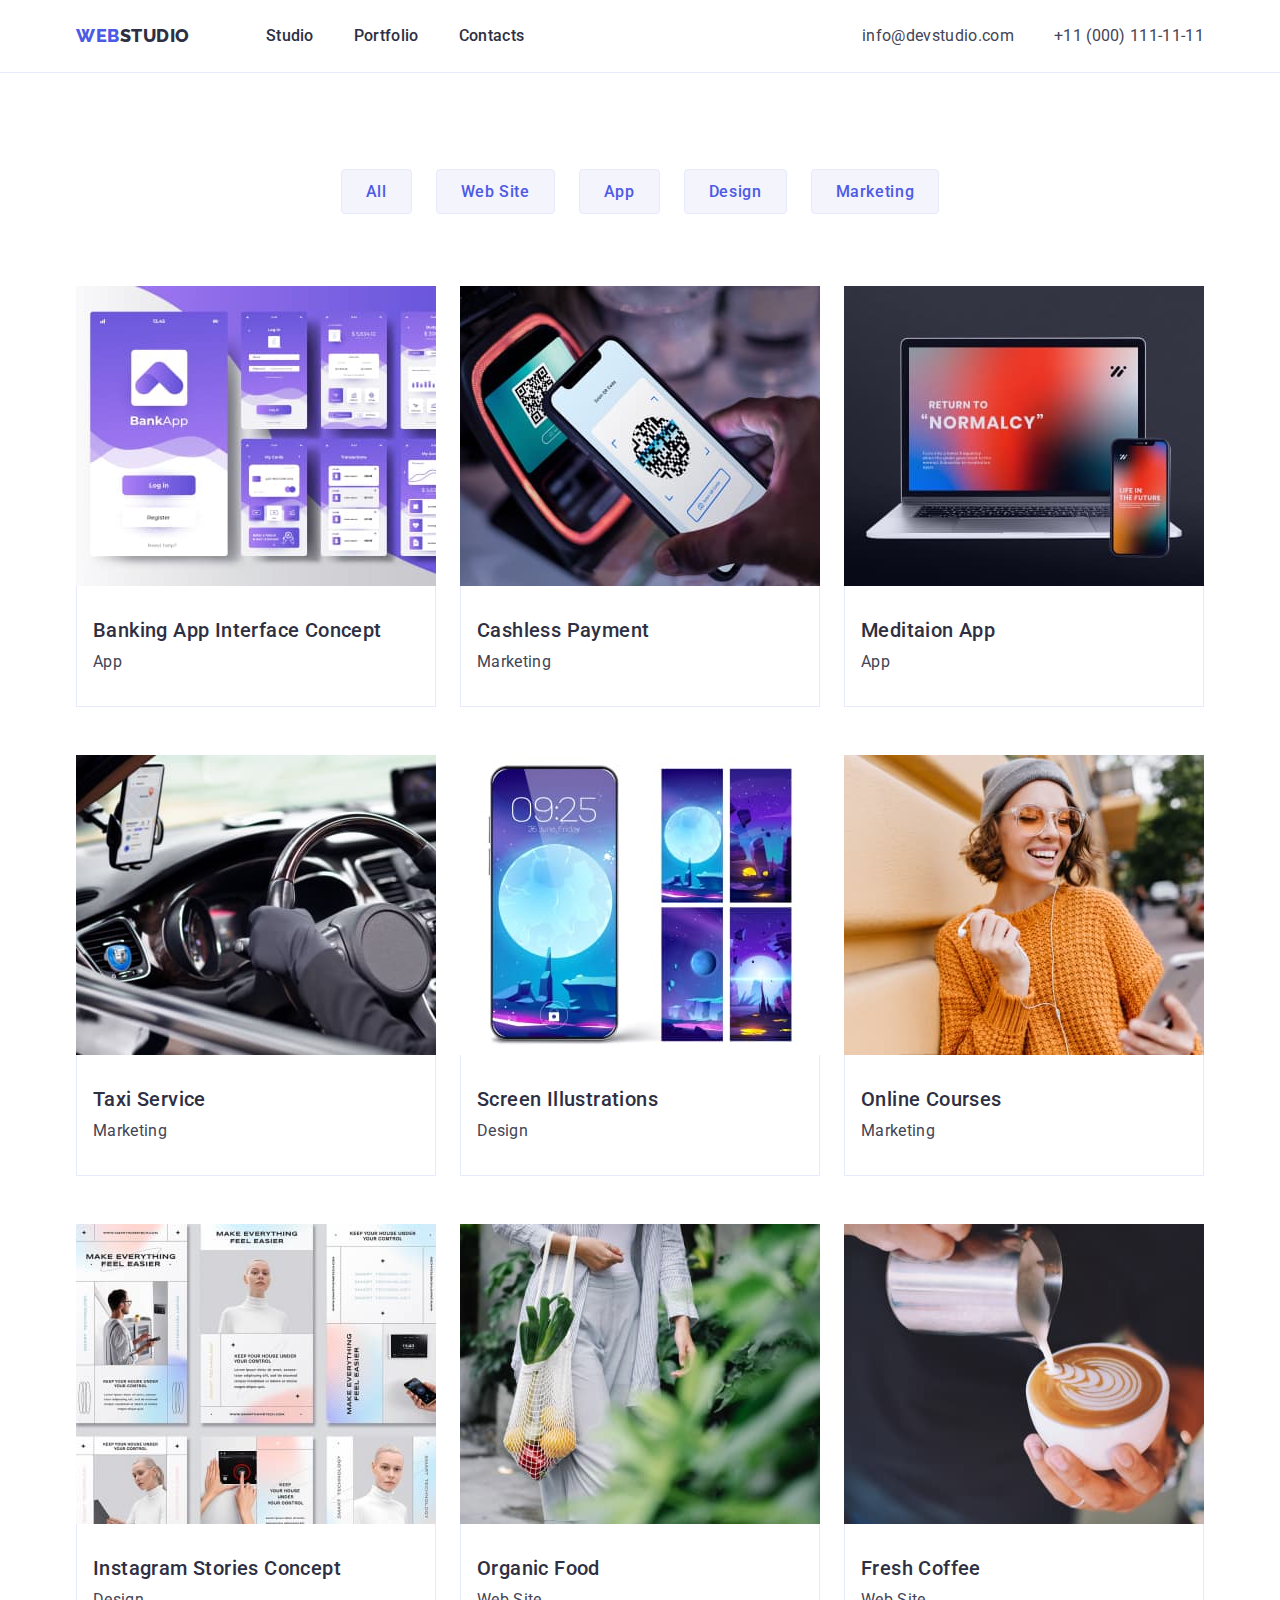
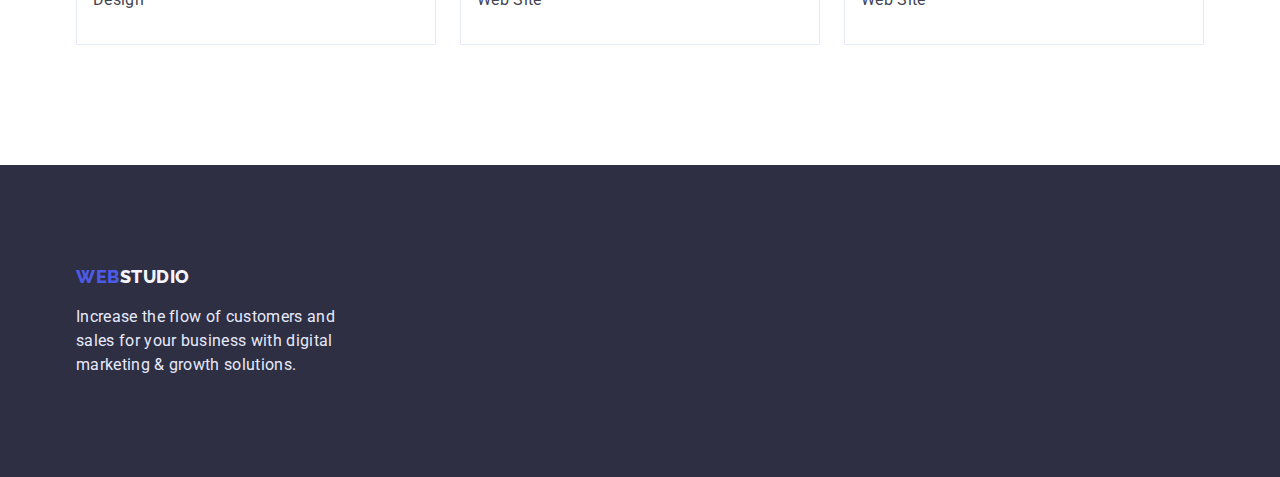
==== portfolio.html @ 3267ff36 "Initial commit" ====
<!DOCTYPE html>
<html lang="en">
  <head>
    <meta charset="UTF-8">
    <meta http-equiv="X-UA-Compatible" content="IE=edge">
    <meta name="viewport" content="width=device-width, initial-scale=1.0">
    <title>Portfolio</title>
    <link rel="preconnect" href="https://fonts.googleapis.com">
    <link rel="preconnect" href="https://fonts.gstatic.com" crossorigin>
    <link href="https://fonts.googleapis.com/css2?family=Raleway:wght@800&family=Roboto:wght@400;500;700;900&display=swap" rel="stylesheet">
    <link
      rel="stylesheet"
      href="https://cdnjs.cloudflare.com/ajax/libs/modern-normalize/1.1.0/modern-normalize.min.css">
    <link rel="stylesheet" href="./css/styles.css">
  </head>
  <body>
    <header>
      <div class="container header">
        <a class="link logo" href="index.html"><span class="partlogo">Web</span>Studio</a>
        <nav>
          <ul class="list nav">
            <li class="item"><a class="link site-nav" href="./index.html">Studio</a></li>
            <li class="item"><a class="link site-nav" href="./portfolio.html">Portfolio</a></li>
            <li class="item"><a class="link site-nav" href="#">Contacts</a></li>
          </ul>
        </nav>
        <ul class="list contacts">
          <li class="item">
            <a class="link contact" href="mailto:info@devstudio.com">info@devstudio.com</a>
          </li>
          <li class="item">
            <a class="link contact" href="tel:+110001111111">+11 (000) 111-11-11</a>
          </li>
        </ul>
      </div>
    </header>
    <main>
      <section class=" section portfolio">
        <div class="container">
          <h1 class="first-title visually-hidden">Examples of webstudio work</h1>
          <ul class="list selection">
            <li class="item"><button class="link button" type="button">All</button></li>
            <li class="item"><button class="link button" type="button">Web Site</button></li>
            <li class="item"><button class="link button" type="button">App</button></li>
            <li class="item"><button class="link button" type="button">Design</button></li>
            <li class="item"><button class="link button" type="button">Marketing</button></li>
          </ul>
          <ul class="list examples">
            <li class="item">
              <a class="link" href="#"
                ><img src="./images/bankingapp.jpg" alt="Banking application interface" width="360"></a>
              <div class="example">
                <h2 class="second-title">Banking App Interface Concept</h2>
                <p class="text">App</p>
              </div>
            </li>
            <li class="item">
              <a class="link" href="#"
                ><img src="./images/cashlesspayment.jpg" alt="Terminal usage" width="360"></a>
              <div class="example">
                <h2 class="second-title">Cashless Payment</h2>
                <p class="text">Marketing</p>
              </div>
            </li>
            <li class="item">
              <a class="link" href="#"
                ><img
                  src="./images/phoneanddesctop.jpg"
                  alt="Website responsiveness across devices"
                  width="360"></a>
              <div class="example">
                <h2 class="second-title">Meditaion App</h2>
                <p class="text">App</p>
              </div>
            </li>
            <li class="item">
              <a class="link" href="#"
                ><img src="./images/taxi.jpg" alt="Taxi driver rides" width="360"></a>
              <div class="example">
                <h2 class="second-title">Taxi Service</h2>
                <p class="text">Marketing</p>
              </div>
            </li>
            <li class="item">
              <a class="link" href="#"
                ><img src="./images/screenschot.jpg" alt="Phone screenshots" width="360"></a>
              <div class="example">
                <h2 class="second-title">Screen Illustrations</h2>
                <p class="text">Design</p>
              </div>
            </li>
            <li class="item">
              <a class="link" href="#"
                ><img
                  src="./images/womanwithphone.jpg"
                  alt="The girl is using the phone"
                  width="360"></a>
              <div class="example">
                <h2 class="second-title">Online Courses</h2>
                <p class="text">Marketing</p>
              </div>
            </li>
            <li class="item">
              <a class="link" href="#"
                ><img src="./images/instagtamconcept.jpg" alt="Using Instagram concept" width="360"></a>
              <div class="example">
                <h2 class="second-title">Instagram Stories Concept</h2>
                <p class="text">Design</p>
              </div>
            </li>
            <li class="item">
              <a class="link" href="#"
                ><img src="./images/vegetables.jpg" alt="Vegetables in a string bag" width="360"></a>
              <div class="example">
                <h2 class="second-title">Organic Food</h2>
                <p class="text">Web Site</p>
              </div>
            </li>
            <li class="item">
              <a class="link" href="#"
                ><img src="./images/coffee.jpg" alt="Preparing coffee" width="360"></a>
              <div class="example">
                <h2 class="second-title">Fresh Coffee</h2>
                <p class="text">Web Site</p>
              </div>
            </li>
          </ul>
        </div>
      </section>
    </main>
    <footer>
      <section class="section footer">
      <div class="container">
        <a class="link logo footpartlogo" href="index.html"
          ><span class="partlogo">Web</span>Studio</a
        >
        <p class="text foot-text">
          Increase the flow of customers and <br>
          sales for your business with digital <br>
          marketing & growth solutions.
        </p>
      </div>
      </section>
    </footer>
  </body>
</html>
---- css/styles.css ----
:root {
  --primary-text-color: #434455;
  --title-text-color: #2e2f42;
  --accent-color: #4d5ae5;
  --primary-white-color: #ffffff;
  --first-complementary-color: #f4f4fd;
  --second-complementary-color: #e7e9fc;
  --main-font-size: 16px;
}
body {
  background-color: var(--primary-white-color);
  color: var(--primary-text-color);
  font-family: Roboto, sans-serif;
}
/* Утилиты */
.section{
  padding-top: 120px;
  padding-bottom: 120px;
}
img {
  display: block;
}

.list {
  padding: 0;
  margin: 0;
  list-style: none;
}
.container {
  width: 1158px;
  padding-right: 15px;
  padding-left: 15px;
  margin-left: auto;
  margin-right: auto;
}
.visually-hidden {
  position: absolute;
  width: 1px;
  height: 1px;
  margin: -1px;
  border: 0;
  padding: 0;
  white-space: nowrap;
  clip-path: inset(100%);
  clip: rect(0 0 0 0);
  overflow: hidden;
}
/* Логотип */
.logo {
  color: var(--title-text-color);
  font-family: Raleway, sans-serif;
  font-weight: 800;
  font-size: 18px;
  line-height: 1.3;
  letter-spacing: 0.03em;
  text-transform: uppercase;
}
.partlogo {
  color: var(--accent-color);
}
.footpartlogo {
  display: inline-block;
  margin-bottom: 16px;
  color: var(--first-complementary-color);
}
header{
    border-bottom: 1px solid var(--second-complementary-color);
}
.header {
  display: flex;
  align-items: center;
}
.link:hover,
.link:focus {
  color: var(--accent-color);
}
.link {
  text-decoration: none;
}
.first-title {
  margin-top: 0;
  margin-bottom: 48px;
  color: var(--primary-white-color);
  font-weight: 700;
  font-size: 56px;
  letter-spacing: 0.02em;
  line-height: 1.1;
}
.second-title,
.third-title {
  margin-top: 0;
  margin-bottom: 8px;
  color: var(--title-text-color);
  font-weight: 500;
  font-size: 20px;
  letter-spacing: 0.02em;
  line-height: 1.2;
}
.second-topic {
  margin-bottom: 72px;
  text-align: center;
  font-weight: 700;
  font-size: 36px;
}

.text {
  margin: 0;
  font-size: var(--main-font-size);
  letter-spacing: 0.02em;
  line-height: 1.5;
}
/* Навигация */
.site-nav {
  display: block;
  color: var(--title-text-color);
  font-weight: 500;
  font-size: var(--main-font-size);
  letter-spacing: 0.02em;
  line-height: 1.5;
  padding-top: 24px;
  padding-bottom: 24px;
}
.nav {
  display: flex;
  margin-left: 76px;
}
.nav .item:not(:last-child) {
  margin-right: 40px;
}
.contacts {
  display: flex;
  margin-left: auto;
}
.contacts .item:not(:last-child) {
  margin-right: 40px;
}
.contact {
  color: var(--primary-text-color);
  font-size: var(--main-font-size);
  letter-spacing: 0.02em;
  line-height: 1.5;
}
/* Герой */
.hero {
  background-color: var(--title-text-color);
  text-align: center;
  padding-top: 188px;
  padding-bottom: 188px;
}
/* Преимущества */
.section-advantages{
  padding-bottom: 0;
}
.advantages-list {
  display: flex;
  flex-wrap: wrap;
}

.advantages-list .item {
  flex-basis: calc((100% - 72px) / 4);
  margin-right: 24px;
}
.advantages-list .item:last-child {
  margin-right: 0;
}
/* Операции */
.operation {
  display: flex;
}
.operation .item {
  flex-basis: calc((100% - 48px) / 3);
  margin-right: 24px;
  border: 1px solid var(--second-complementary-color);
}
.operation .item:last-child {
  margin-right: 0;
}
/* Команда */
.team {
  background-color: var(--first-complementary-color);
}
.team-list {
  display: flex;
}
.team-list .item {
  background-color: #ffffff;
  flex-basis: calc((100% - 72px) / 4);
  margin-right: 24px;
  box-shadow: 0px 1px 6px rgba(46, 47, 66, 0.08), 0px 1px 1px rgba(46, 47, 66, 0.16),
    0px 2px 1px rgba(46, 47, 66, 0.08);
  border-radius: 0px 0px 4px 4px;
}
.team-list .item:last-child {
  margin-right: 0;
}
.member {
  padding-top: 16px;
  padding-bottom: 16px;
  text-align: center;
}
/* Кнопки */
.button {
  display: inline-block;
  color: var(--accent-color);
  background-color: var(--first-complementary-color);
  border: 1px solid var(--second-complementary-color);
  text-align: center;
  font-family: inherit;
  font-weight: 500;
  font-size: var(--main-font-size);
  line-height: 1.2;
  align-items: center;
  letter-spacing: 0.04em;
  cursor: pointer;
  border-radius: 4px;
  padding: 12px 24px;
}
.button:hover,
.button:focus {
  color: var(--primary-white-color);
  background-color: var(--accent-color);
  border-color: transparent;
}
.main-button {
  color: var(--primary-white-color);
  background-color: var(--accent-color);
  border: 1px solid transparent;
  padding: 16px 32px;
}
.main-button:hover,
.main-button:focus {
  color: var(--accent-color);
  background-color: var(--first-complementary-color);
}
/* Портфолио */
.portfolio {
  padding-top: 96px;
  padding-bottom: 120px;
}

.selection {
  display: flex;
  margin-bottom: 72px;
  justify-content: center;
}

.selection .item:not(:last-child) {
  margin-right: 24px;
}
.examples {
  display: flex;
  flex-wrap: wrap;
}
.examples .item {
  width: calc((100% - 48px) / 3);
  margin-right: 24px;
  margin-bottom: 48px;
}
.examples .item:nth-child(3n) {
  margin-right: 0;
}
.examples .item:nth-last-child(-n + 3) {
  margin-bottom: 0;
}
.example {
  padding-top: 32px;
  padding-bottom: 32px;
  padding-left: 16px;
  border-right: 1px solid var(--second-complementary-color);
  border-bottom: 1px solid var(--second-complementary-color);
  border-left: 1px solid var(--second-complementary-color);
}
/* Футер */
footer {
  background-color: var(--title-text-color);
}
.footer{
    padding-top: 100px;
    padding-bottom: 100px;
}
.foot {
  width: 264px;
  text-align: left;
}
.foot-text {
  color: var(--second-complementary-color);
  letter-spacing: 0.02em;
}
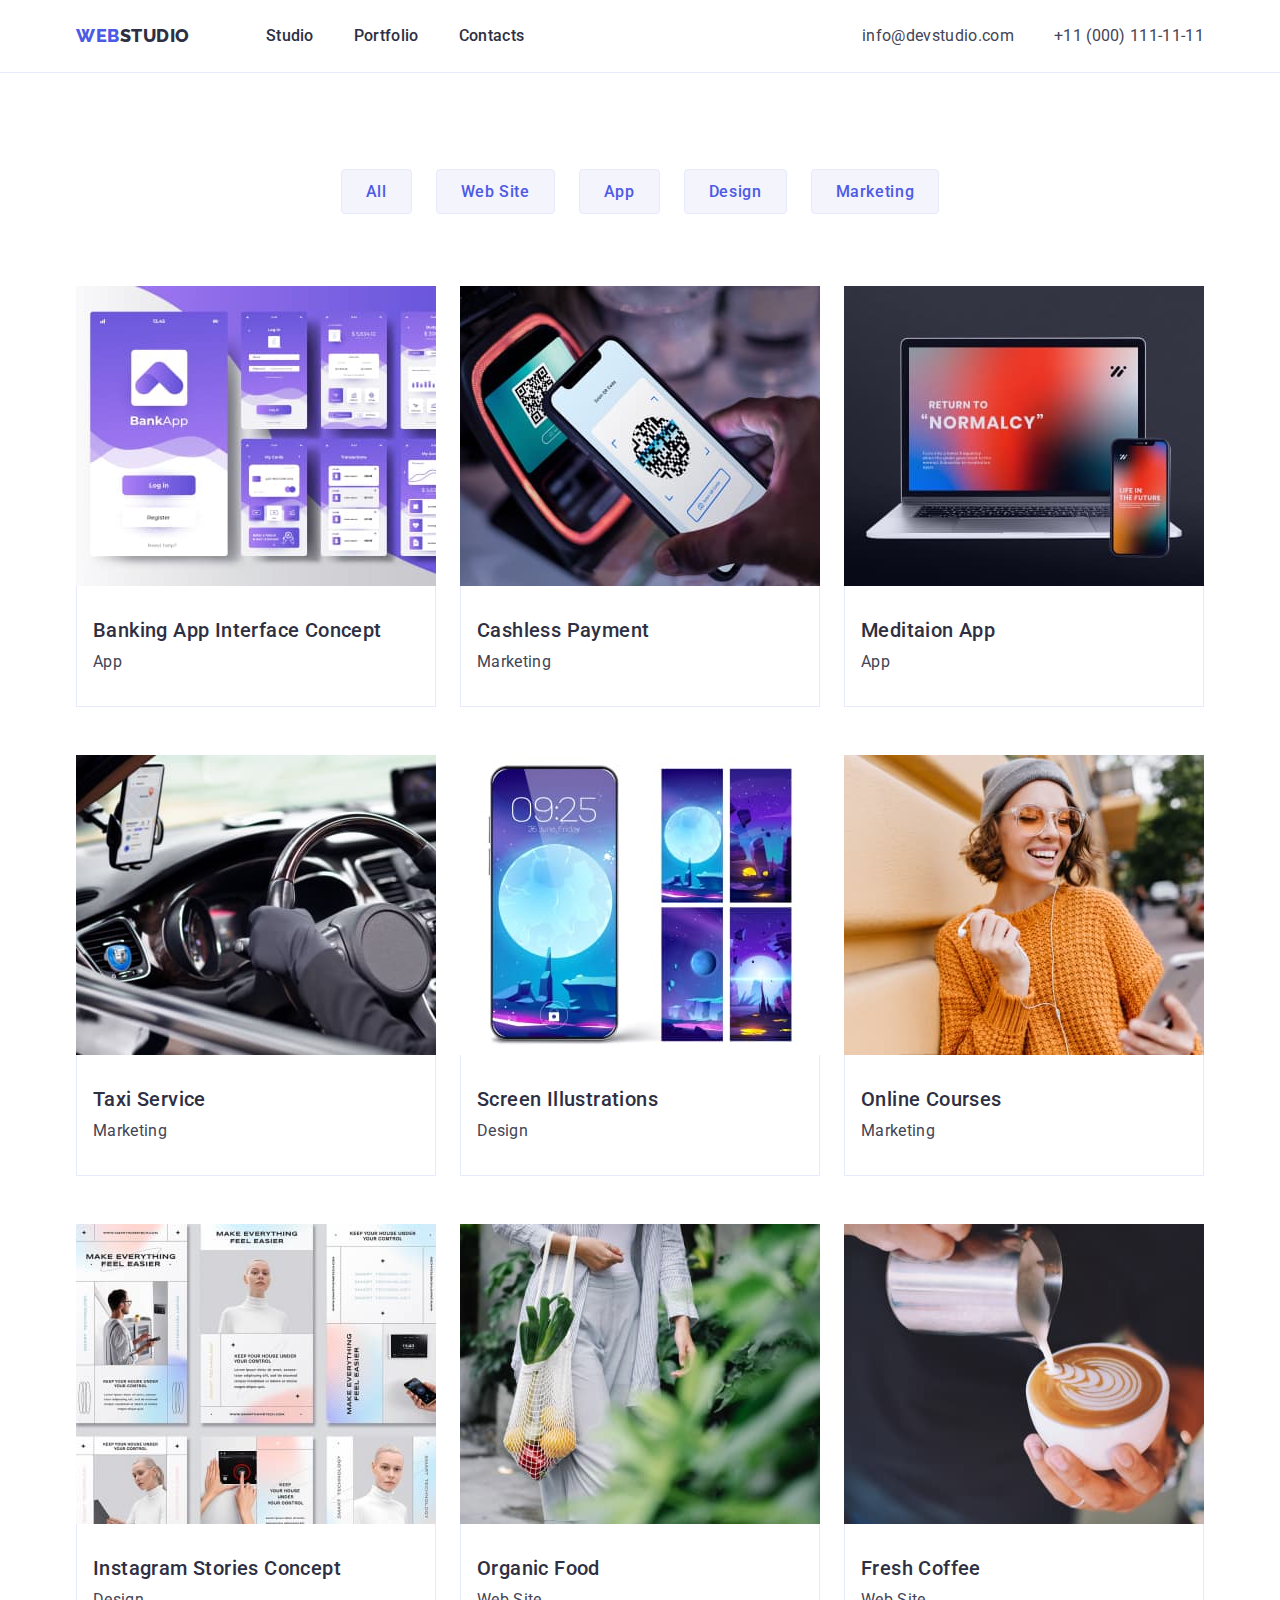
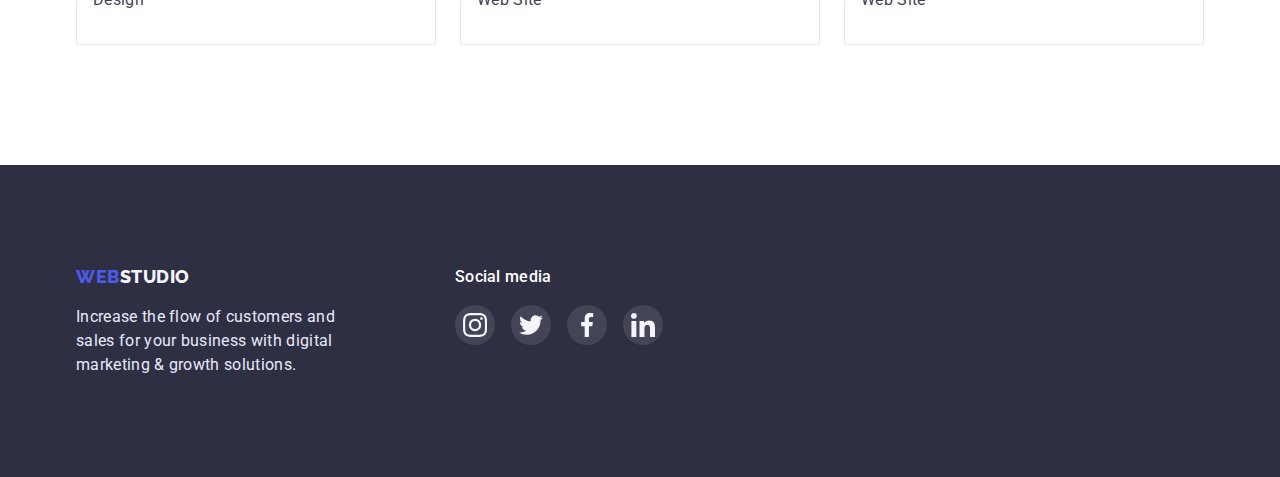
==== commit 1c796616: "Добавляет стили" ====
--- a/portfolio.html
+++ b/portfolio.html
@@ -130,16 +130,50 @@
     </main>
     <footer>
       <section class="section footer">
-      <div class="container">
-        <a class="link logo footpartlogo" href="index.html"
-          ><span class="partlogo">Web</span>Studio</a
-        >
-        <p class="text foot-text">
-          Increase the flow of customers and <br>
-          sales for your business with digital <br>
-          marketing & growth solutions.
-        </p>
-      </div>
+         <div class="container conclusion">
+          <div>
+            <a class="link logo footpartlogo" href="index.html"
+              ><span class="partlogo">Web</span>Studio</a>
+             <p class="text foot-text">
+            Increase the flow of customers and <br>
+            sales for your business with digital <br>
+            marketing & growth solutions.
+             </p>
+             </div>
+           <div class="footer-media">
+              <h3 class="footer-title">Social media</h3>
+              <ul class="footer-media-list">
+                  <li class="footer-media-item">
+                    <a href="" class="footer-media-link link">
+                    <svg width="24" height="24">
+                      <use href="./images/icons.svg#icon-instagram"></use>
+                    </svg>
+                    </a>
+                  </li>
+                  <li class="footer-media-item">
+                    <a href="" class="footer-media-link link">
+                    <svg class="icon" width="24" height="24">
+                      <use href="./images/icons.svg#icon-twitter"></use>
+                    </svg>
+                    </a>
+                  </li>
+                  <li class="footer-media-item">
+                    <a href="" class="footer-media-link link">
+                    <svg class="icon" width="24" height="24">
+                      <use href="./images/icons.svg#icon-facebook"></use>
+                    </svg>
+                    </a>
+                  </li>
+                  <li class="footer-media-item">
+                    <a href="" class="footer-media-link link">
+                    <svg class="icon" width="24" height="24">
+                      <use href="./images/icons.svg#icon-linkedin"></use>
+                    </svg>
+                    </a>
+                  </li>
+                </ul>
+            </div>
+            </div>
       </section>
     </footer>
   </body>
--- a/css/styles.css
+++ b/css/styles.css
@@ -2,9 +2,11 @@
   --primary-text-color: #434455;
   --title-text-color: #2e2f42;
   --accent-color: #4d5ae5;
+  --hover-color:#404BBF;
   --primary-white-color: #ffffff;
   --first-complementary-color: #f4f4fd;
   --second-complementary-color: #e7e9fc;
+  --pouring-color:#8E8F99;
   --main-font-size: 16px;
 }
 body {
@@ -97,6 +99,7 @@
   line-height: 1.2;
 }
 .second-topic {
+  margin-top: 0;
   margin-bottom: 72px;
   text-align: center;
   font-weight: 700;
@@ -109,94 +112,16 @@
   letter-spacing: 0.02em;
   line-height: 1.5;
 }
-/* Навигация */
-.site-nav {
-  display: block;
-  color: var(--title-text-color);
+.footer-title{
+  color: var(--primary-white-color);
   font-weight: 500;
-  font-size: var(--main-font-size);
+  font-size: 16px;
   letter-spacing: 0.02em;
   line-height: 1.5;
-  padding-top: 24px;
-  padding-bottom: 24px;
-}
-.nav {
-  display: flex;
-  margin-left: 76px;
-}
-.nav .item:not(:last-child) {
-  margin-right: 40px;
-}
-.contacts {
-  display: flex;
-  margin-left: auto;
-}
-.contacts .item:not(:last-child) {
-  margin-right: 40px;
-}
-.contact {
-  color: var(--primary-text-color);
-  font-size: var(--main-font-size);
-  letter-spacing: 0.02em;
-  line-height: 1.5;
-}
-/* Герой */
-.hero {
-  background-color: var(--title-text-color);
-  text-align: center;
-  padding-top: 188px;
-  padding-bottom: 188px;
-}
-/* Преимущества */
-.section-advantages{
-  padding-bottom: 0;
-}
-.advantages-list {
-  display: flex;
-  flex-wrap: wrap;
-}
-
-.advantages-list .item {
-  flex-basis: calc((100% - 72px) / 4);
-  margin-right: 24px;
-}
-.advantages-list .item:last-child {
+  margin-top: 0;
+  margin-left: 0;
+  margin-bottom: 16px;
   margin-right: 0;
-}
-/* Операции */
-.operation {
-  display: flex;
-}
-.operation .item {
-  flex-basis: calc((100% - 48px) / 3);
-  margin-right: 24px;
-  border: 1px solid var(--second-complementary-color);
-}
-.operation .item:last-child {
-  margin-right: 0;
-}
-/* Команда */
-.team {
-  background-color: var(--first-complementary-color);
-}
-.team-list {
-  display: flex;
-}
-.team-list .item {
-  background-color: #ffffff;
-  flex-basis: calc((100% - 72px) / 4);
-  margin-right: 24px;
-  box-shadow: 0px 1px 6px rgba(46, 47, 66, 0.08), 0px 1px 1px rgba(46, 47, 66, 0.16),
-    0px 2px 1px rgba(46, 47, 66, 0.08);
-  border-radius: 0px 0px 4px 4px;
-}
-.team-list .item:last-child {
-  margin-right: 0;
-}
-.member {
-  padding-top: 16px;
-  padding-bottom: 16px;
-  text-align: center;
 }
 /* Кнопки */
 .button {
@@ -218,8 +143,9 @@
 .button:hover,
 .button:focus {
   color: var(--primary-white-color);
-  background-color: var(--accent-color);
+  background-color:var(--hover-color);
   border-color: transparent;
+  box-shadow: 0px 3px 1px rgba(0, 0, 0, 0.1), 0px 2px 1px rgba(0, 0, 0, 0.08), 0px 2px 2px rgba(0, 0, 0, 0.12);
 }
 .main-button {
   color: var(--primary-white-color);
@@ -228,9 +154,185 @@
   padding: 16px 32px;
 }
 .main-button:hover,
-.main-button:focus {
-  color: var(--accent-color);
+.main-button:focus{
+  background-color: var(--hover-color);
+  box-shadow: 0px 4px 4px rgba(0, 0, 0, 0.15);
+}
+/* Навигация */
+.site-nav {
+  display: block;
+  color: var(--title-text-color);
+  font-weight: 500;
+  font-size: var(--main-font-size);
+  letter-spacing: 0.02em;
+  line-height: 1.5;
+  padding-top: 24px;
+  padding-bottom: 24px;
+}
+.nav {
+  display: flex;
+  margin-left: 76px;
+}
+.nav .item:not(:last-child) {
+  margin-right: 40px;
+}
+.contacts {
+  display: flex;
+  margin-left: auto;
+}
+.contacts .item:not(:last-child) {
+  margin-right: 40px;
+}
+.contact {
+  color: var(--primary-text-color);
+  font-size: var(--main-font-size);
+  letter-spacing: 0.02em;
+  line-height: 1.5;
+}
+/* Герой */
+.hero {
+  background-color: var(--title-text-color);
+  text-align: center;
+  padding-top: 188px;
+  padding-bottom: 188px;
+  max-width: 1440px;
+  height: 600px;
+  margin-left: auto;
+  margin-right: auto;
+  background-image:linear-gradient(to right, rgba(46, 47, 66, 0.7), rgba(46, 47, 66, 0.7) ), url(../images/background.jpg);
+  background-position: center;
+  background-repeat: no-repeat;
+    
+}
+/* Преимущества */
+
+.advantages-list {
+  display: flex;
+  flex-wrap: wrap;
+}
+
+.advantages-list .item {
+  flex-basis: calc((100% - 72px) / 4);
+  margin-right: 24px;
+}
+.advantages-list .item:last-child {
+  margin-right: 0;
+}
+/* .advantages-list .item::before {
+  content: "";
+  display: block;
+  width: 264px;
+  height: 112px;
+  margin-bottom: 8px;
   background-color: var(--first-complementary-color);
+  border-radius: 4px;
+} */
+.rectangle{
+  background-color:var(--first-complementary-color) ;
+  width:264px ;
+  height:112px ;
+  padding-bottom: 24px;
+  padding-right: 100px;
+  padding-top: 24px;
+  padding-left: 100px;
+  margin-bottom: 8px;
+  border-radius: 4px;
+}
+.rectangle .icon{
+  display: block;
+  width: 64px;
+  height: 64px;
+}
+/* Операции */
+.wrapper{
+  padding-top: 0;}
+.operation {
+  display: flex;
+}
+.operation .item {
+  flex-basis: calc((100% - 48px) / 3);
+  margin-right: 24px;
+  border: 1px solid var(--second-complementary-color);
+}
+.operation .item:last-child {
+  margin-right: 0;
+}
+/* Команда */
+.team {
+  padding-bottom: 110px;
+  background-color: var(--first-complementary-color);
+}
+.team-list {
+  display: flex;
+}
+.team-list .item {
+  background-color: var(--primary-white-color);
+  flex-basis: calc((100% - 72px) / 4);
+  margin-right: 24px;
+  box-shadow: 0px 1px 6px rgba(46, 47, 66, 0.08), 0px 1px 1px rgba(46, 47, 66, 0.16),
+    0px 2px 1px rgba(46, 47, 66, 0.08);
+  border-radius: 0px 0px 4px 4px;
+}
+.team-list .item:last-child {
+  margin-right: 0;
+}
+.member {
+  padding-top: 16px;
+  padding-bottom: 16px;
+  text-align: center;
+}
+.media-list{
+  display: flex;
+  padding-left: 16px;
+  padding-right: 16px;
+  padding-top: 8px;
+  justify-content: space-between;
+  list-style: none;
+}
+.media-link{
+  display: flex;
+  background-color: var(--accent-color);
+  width: 40px;
+  height: 40px;
+  border-radius: 50%;
+  justify-content: center;
+  align-items: center;
+}
+.media-link:hover,
+.media-link:focus{
+  background-color: var(--hover-color);
+}
+/* Клиенты */
+.customers{
+  padding-top: 130px;
+  padding-bottom: 110px;
+}
+.customers-list{
+  display: flex;
+  margin-top: 0;
+  margin-bottom: 0;
+  padding-left:0;
+    justify-content: space-between;
+  list-style: none;
+
+}
+.customers-link{
+  display: flex;
+  width: 168px;
+  height: 88px;
+  justify-content: center;
+  align-items: center;
+  border: 1px solid var(--pouring-color);
+  border-radius: 4px;
+}
+
+.customers-icon{
+  fill:var(--pouring-color);
+}
+.customers-link:hover,
+.customers-link:focus{
+  fill: var(--hover-color);
+  border:1px solid var(--hover-color);
 }
 /* Портфолио */
 .portfolio {
@@ -255,6 +357,9 @@
   width: calc((100% - 48px) / 3);
   margin-right: 24px;
   margin-bottom: 48px;
+}
+.examples .item:hover{
+  box-shadow: 0px 1px 6px rgba(46, 47, 66, 0.08);
 }
 .examples .item:nth-child(3n) {
   margin-right: 0;
@@ -286,4 +391,30 @@
   color: var(--second-complementary-color);
   letter-spacing: 0.02em;
 }
-
+.conclusion{
+  display: flex;
+}
+.footer-media{
+  width: 208px;
+  margin-left: 120px;
+}
+.footer-media-list{
+  display: flex;
+  padding:0;
+  justify-content: space-between;
+  list-style: none;
+  margin: 0;
+}
+.footer-media-link{
+  display: flex;
+  background-color:rgba(255, 255, 255, 0.1);;
+  width: 40px;
+  height: 40px;
+  border-radius: 50%;
+  justify-content: center;
+  align-items: center;
+}
+.footer-media-link:hover,
+.footer-media-link:focus{
+  background-color: #31D0AA;
+}